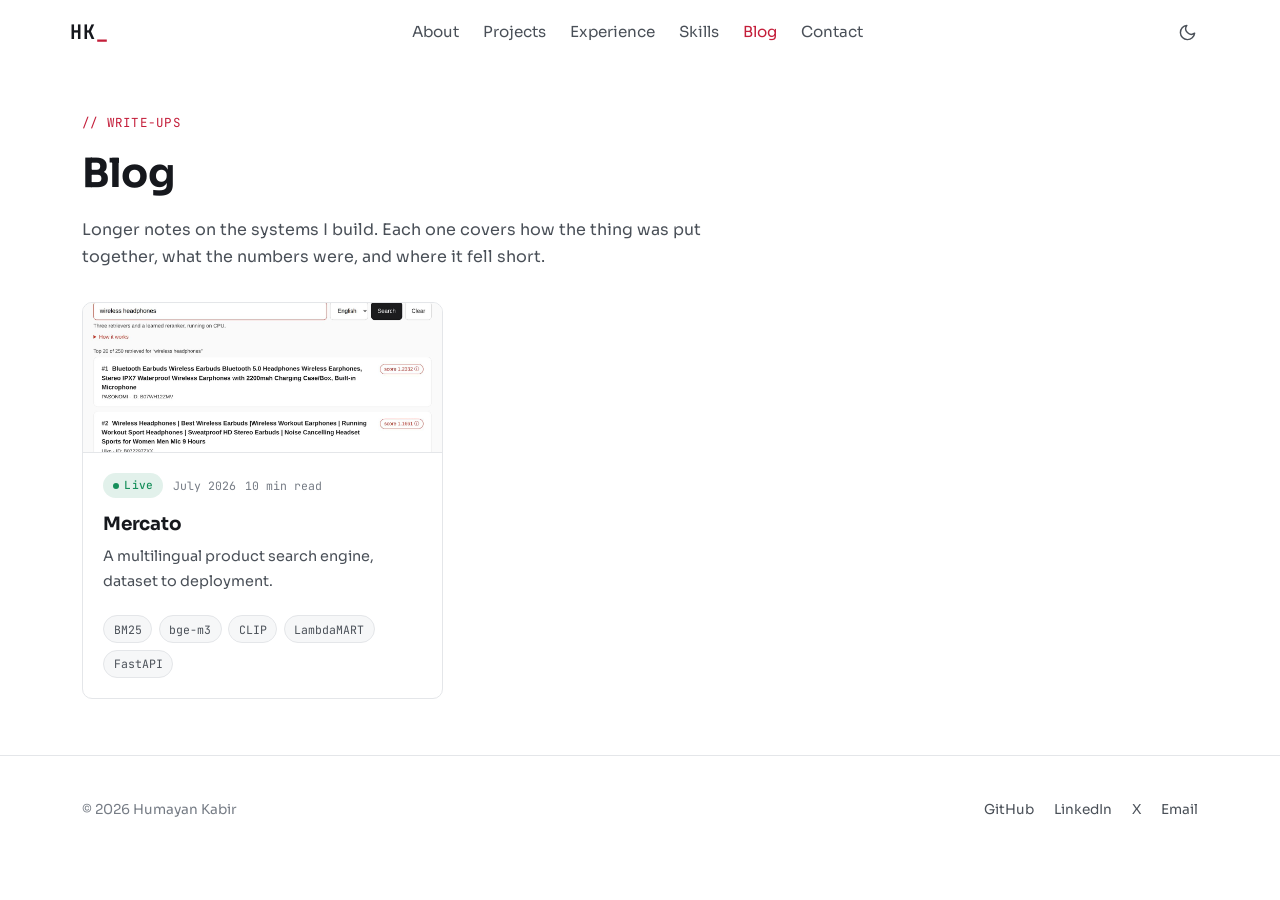
==== blog/index.html @ 21fb749d "Blog Update 1 - Blg Page, Mercato. Bug Fixes." ====
<!DOCTYPE html>
<html lang="en">
<head>
    <script async src="https://www.googletagmanager.com/gtag/js?id=G-NSLRFGYNE6"></script>
    <script>
        window.dataLayer = window.dataLayer || [];
        function gtag(){dataLayer.push(arguments);}
        gtag('js', new Date());
        gtag('config', 'G-NSLRFGYNE6');
    </script>

    <meta charset="UTF-8">
    <meta name="viewport" content="width=device-width, initial-scale=1.0">
    <title>Blog - Humayan Kabir</title>
    <meta name="description" content="Write-ups on the machine learning systems I build: retrieval, ranking, evaluation, and what did not work.">
    <meta name="author" content="Humayan Kabir">

    <meta property="og:type" content="website">
    <meta property="og:url" content="https://humayankabir-re.github.io/blog/index.html">
    <meta property="og:title" content="Blog - Humayan Kabir">
    <meta property="og:description" content="Write-ups on the machine learning systems I build.">
    <meta property="og:image" content="https://humayankabir-re.github.io/assets/img/mercato-us.jpg">

    <meta property="twitter:card" content="summary_large_image">
    <meta property="twitter:url" content="https://humayankabir-re.github.io/blog/index.html">
    <meta property="twitter:title" content="Blog - Humayan Kabir">
    <meta property="twitter:description" content="Write-ups on the machine learning systems I build.">
    <meta property="twitter:image" content="https://humayankabir-re.github.io/assets/img/mercato-us.jpg">

    <link rel="icon" href="data:image/svg+xml,<svg xmlns='http://www.w3.org/2000/svg' viewBox='0 0 64 64'><rect width='64' height='64' rx='12' fill='%23c41e3a'/><text x='32' y='43' font-family='monospace' font-size='30' font-weight='700' fill='%23fff' text-anchor='middle'>HK</text></svg>">

    <link rel="preconnect" href="https://fonts.googleapis.com">
    <link rel="preconnect" href="https://fonts.gstatic.com" crossorigin>
    <link href="https://fonts.googleapis.com/css2?family=JetBrains+Mono:wght@400;500;700&amp;family=Sora:wght@300;400;600;700;800&amp;display=swap" rel="stylesheet">
    <link rel="stylesheet" href="../assets/css/styles.css">

    <script>
        (function () {
            // Light unless the visitor has explicitly chosen dark. Deliberately
            // does not consult prefers-color-scheme: in-app browsers report the
            // phone's system setting, which was flipping the site to dark.
            var stored = null;
            try { stored = localStorage.getItem('theme'); } catch (e) {}
            document.documentElement.dataset.theme = stored === 'dark' ? 'dark' : 'light';
        })();
    </script>
</head>
<body>
    <!-- icon sprite: generated by tools/inline_sprite.py, do not hand-edit -->
    <svg xmlns="http://www.w3.org/2000/svg" style="display:none" aria-hidden="true">
    <!-- Icon sprite. Referenced as <use href="#name"/>.
           Paint uses currentColor so icons follow the theme. -->
      <symbol id="arrow-left" viewBox="0 0 24 24" fill="none" stroke="currentColor" stroke-width="2.5" stroke-linecap="round" stroke-linejoin="round">
        <path d="M19 12H5M11 18l-6-6 6-6"/>
      </symbol>
      <symbol id="arrow-up" viewBox="0 0 24 24" fill="none" stroke="currentColor" stroke-width="2">
        <path d="M12 19V5M5 12l7-7 7 7" stroke-linecap="round" stroke-linejoin="round"/>
      </symbol>
      <symbol id="bars" viewBox="0 0 40 40" fill="none" stroke="currentColor" stroke-width="2" stroke-linecap="round" stroke-linejoin="round">
        <path d="M8 28V12M16 28V18M24 28V22M32 28V26"/>
                                      <path d="M6 32h28"/>
      </symbol>
      <symbol id="chevron-right" viewBox="0 0 20 20" fill="none">
        <path d="M7 3L14 10L7 17" stroke="currentColor" stroke-width="2" stroke-linecap="round" stroke-linejoin="round"/>
      </symbol>
      <symbol id="clock" viewBox="0 0 40 40" fill="none" stroke="currentColor" stroke-width="2" stroke-linecap="round">
        <circle cx="20" cy="20" r="14"/>
                                      <path d="M20 11v9l6 4"/>
      </symbol>
      <symbol id="curve" viewBox="0 0 40 40" fill="none" stroke="currentColor" stroke-width="2" stroke-linecap="round" stroke-linejoin="round">
        <path d="M8 30c6-2 8-18 12-18s6 16 12 14"/>
                                      <circle cx="8" cy="30" r="2"/>
                                      <circle cx="32" cy="26" r="2"/>
      </symbol>
      <symbol id="download" viewBox="0 0 20 20" fill="none" stroke="currentColor" stroke-width="2">
        <path d="M10 3v11m0 0l-4-4m4 4l4-4M3 17h14" stroke-linecap="round" stroke-linejoin="round"/>
      </symbol>
      <symbol id="github" viewBox="0 0 24 24" fill="currentColor">
        <path d="M12 0C5.37 0 0 5.37 0 12c0 5.31 3.435 9.795 8.205 11.385.6.105.825-.255.825-.57 0-.285-.015-1.23-.015-2.235-3.015.555-3.795-.735-4.035-1.41-.135-.345-.72-1.41-1.23-1.695-.42-.225-1.02-.78-.015-.795.945-.015 1.62.87 1.845 1.23 1.08 1.815 2.805 1.305 3.495.99.105-.78.42-1.305.765-1.605-2.67-.3-5.46-1.335-5.46-5.925 0-1.305.465-2.385 1.23-3.225-.12-.3-.54-1.53.12-3.18 0 0 1.005-.315 3.3 1.23.96-.27 1.98-.405 3-.405s2.04.135 3 .405c2.295-1.56 3.3-1.23 3.3-1.23.66 1.65.24 2.88.12 3.18.765.84 1.23 1.905 1.23 3.225 0 4.605-2.805 5.625-5.475 5.925.435.375.81 1.095.81 2.22 0 1.605-.015 2.895-.015 3.3 0 .315.225.69.825.57A12.02 12.02 0 0024 12c0-6.63-5.37-12-12-12z"/>
      </symbol>
      <symbol id="globe" viewBox="0 0 40 40" fill="none" stroke="currentColor" stroke-width="2" stroke-linecap="round" stroke-linejoin="round">
        <path d="M20 6v28M6 20h28"/>
                                      <circle cx="20" cy="20" r="14"/>
                                      <path d="M20 6c4 4 4 24 0 28M20 6c-4 4-4 24 0 28"/>
      </symbol>
      <symbol id="hand" viewBox="0 0 40 40" fill="none" stroke="currentColor" stroke-width="2" stroke-linecap="round" stroke-linejoin="round">
        <path d="M14 30V18a2.5 2.5 0 015 0v-2a2.5 2.5 0 015 0v2a2.5 2.5 0 015 0v8a6 6 0 01-6 6h-4a8 8 0 01-8-8v-6a2.5 2.5 0 015 0"/>
      </symbol>
      <symbol id="image-text" viewBox="0 0 40 40" fill="none" stroke="currentColor" stroke-width="2" stroke-linecap="round" stroke-linejoin="round">
        <rect x="7" y="9" width="18" height="14" rx="2"/>
                                      <path d="M7 19l5-4 5 4 3-2 5 4"/>
                                      <path d="M20 29h13M20 33h9"/>
      </symbol>
      <symbol id="layers" viewBox="0 0 40 40" fill="none" stroke="currentColor" stroke-width="2" stroke-linejoin="round">
        <path d="M10 15 L20 10 L30 15 L20 20 Z"/>
                                      <path d="M10 20 L20 25 L30 20"/>
                                      <path d="M10 25 L20 30 L30 25"/>
      </symbol>
      <symbol id="linkedin" viewBox="0 0 24 24" fill="currentColor">
        <path d="M20.447 20.452h-3.554v-5.569c0-1.328-.027-3.037-1.852-3.037-1.853 0-2.136 1.445-2.136 2.939v5.667H9.351V9h3.414v1.561h.046c.477-.9 1.637-1.85 3.37-1.85 3.601 0 4.267 2.37 4.267 5.455v6.286zM5.337 7.433c-1.144 0-2.063-.926-2.063-2.065 0-1.138.92-2.063 2.063-2.063 1.14 0 2.064.925 2.064 2.063 0 1.139-.925 2.065-2.064 2.065zm1.782 13.019H3.555V9h3.564v11.452zM22.225 0H1.771C.792 0 0 .774 0 1.729v20.542C0 23.227.792 24 1.771 24h20.451C23.2 24 24 23.227 24 22.271V1.729C24 .774 23.2 0 22.222 0h.003z"/>
      </symbol>
      <symbol id="mail" viewBox="0 0 24 24" fill="none" stroke="currentColor" stroke-width="2">
        <path d="M4 4h16c1.1 0 2 .9 2 2v12c0 1.1-.9 2-2 2H4c-1.1 0-2-.9-2-2V6c0-1.1.9-2 2-2z"/>
                                      <polyline points="22,6 12,13 2,6"/>
      </symbol>
      <symbol id="monitor" viewBox="0 0 40 40" fill="none" stroke="currentColor" stroke-width="2" stroke-linecap="round" stroke-linejoin="round">
        <rect x="6" y="8" width="28" height="18" rx="2"/>
                                      <path d="M10 21l5-6 4 4 4-7 5 9M14 32h12"/>
      </symbol>
      <symbol id="moon" viewBox="0 0 24 24" fill="none" stroke="currentColor" stroke-width="1.8" stroke-linecap="round" stroke-linejoin="round">
        <path d="M21 12.8A9 9 0 1 1 11.2 3a7 7 0 0 0 9.8 9.8z"/>
      </symbol>
      <symbol id="phone" viewBox="0 0 24 24" fill="none" stroke="currentColor" stroke-width="2">
        <path d="M22 16.9v3a2 2 0 01-2.2 2 19.8 19.8 0 01-8.6-3.1 19.5 19.5 0 01-6-6A19.8 19.8 0 012.1 4.2 2 2 0 014.1 2h3a2 2 0 012 1.7c.1 1 .4 1.9.7 2.8a2 2 0 01-.5 2.1L8.1 9.9a16 16 0 006 6l1.3-1.2a2 2 0 012.1-.5c.9.3 1.8.6 2.8.7a2 2 0 011.7 2z"/>
      </symbol>
      <symbol id="search" viewBox="0 0 40 40" fill="none" stroke="currentColor" stroke-width="2" stroke-linecap="round">
        <circle cx="17" cy="17" r="10"/>
                                      <path d="M25 25l8 8"/>
                                      <path d="M12 17h10M17 12v10" stroke-width="1.5"/>
      </symbol>
      <symbol id="sun" viewBox="0 0 24 24" fill="none" stroke="currentColor" stroke-width="1.8" stroke-linecap="round" stroke-linejoin="round">
        <circle cx="12" cy="12" r="4.2"/>
                              <path d="M12 2v2.4M12 19.6V22M4.2 4.2l1.7 1.7M18.1 18.1l1.7 1.7M2 12h2.4M19.6 12H22M4.2 19.8l1.7-1.7M18.1 5.9l1.7-1.7"/>
      </symbol>
      <symbol id="x" viewBox="0 0 24 24" fill="currentColor">
        <path d="M18.9 2H22l-6.8 7.8L23.2 22h-6.3l-4.9-6.5L6.3 22H3.2l7.3-8.3L2.8 2h6.4l4.5 5.9L18.9 2Zm-1.1 18.1h1.7L8.3 3.8H6.4l11.4 16.3Z"/>
      </symbol>
    </svg>
    <!-- end icon sprite -->

    <a href="#main-content" class="skip-to-content">Skip to main content</a>

    <nav class="nav" id="navbar">
        <div class="nav-container">
            <a href="../index.html#hero" class="nav-logo">HK<span class="cursor-blink">_</span></a>
            <div class="nav-menu" id="navMenu">
                <a href="../index.html#about" class="nav-link">About</a>
                <a href="../index.html#projects" class="nav-link">Projects</a>
                <a href="../index.html#experience" class="nav-link">Experience</a>
                <a href="../index.html#skills" class="nav-link">Skills</a>
                <a href="index.html" class="nav-link active">Blog</a>
                <a href="../index.html#contact" class="nav-link">Contact</a>
            </div>
            <div class="nav-actions">
                <button class="theme-toggle" type="button" aria-label="Switch to dark theme">
                    <svg class="icon-moon" width="19" height="19" aria-hidden="true"><use href="#moon"/></svg>
                    <svg class="icon-sun" width="19" height="19" aria-hidden="true"><use href="#sun"/></svg>
                </button>
                <button class="nav-toggle" id="navToggle" type="button" aria-label="Toggle navigation" aria-expanded="false" aria-controls="navMenu">
                    <span></span><span></span><span></span>
                </button>
            </div>
        </div>
    </nav>

    <main id="main-content">
        <header class="page-header">
            <div class="container">
                <span class="section-tag">// WRITE-UPS</span>
                <h1 class="section-title">Blog</h1>
                <p>
                    Longer notes on the systems I build. 
                    Each one covers how the thing was put together, what the numbers were, and where it fell short.
                </p>
            </div>
        </header>

        <div class="container">
            <div class="post-grid">
                <article class="post-card">
                    <a href="mercato.html">
                        <img class="post-card-art" src="../assets/img/mercato-us.jpg"
                            alt="The Mercato search interface returning ranked results"
                            width="1400" height="993" loading="lazy">
                        <div class="post-card-body">
                            <div class="post-card-meta">
                                <span class="status status-live">Live</span>
                                <span>July 2026</span>
                                <span>10 min read</span>
                            </div>
                            <h2 class="post-card-title"><a href="mercato.html">Mercato</a></h2>
                            <p class="post-card-subtitle">
                                A multilingual product search engine, dataset to deployment.
                            </p>
                            <div class="tag-row">
                                <span class="tag">BM25</span>
                                <span class="tag">bge-m3</span>
                                <span class="tag">CLIP</span>
                                <span class="tag">LambdaMART</span>
                                <span class="tag">FastAPI</span>
                            </div>
                        </div>
                    </a>
                </article>
            </div>
        </div>
    </main>

    <footer class="footer">
        <div class="container">
            <div class="footer-content">
                <p class="footer-text">&copy; <span data-year>2026</span> Humayan Kabir</p>
                <div class="footer-links">
                    <a href="https://github.com/HumayanKabir-re" target="_blank" rel="noopener">GitHub</a>
                    <a href="https://linkedin.com/in/humayan-kabir-linked" target="_blank" rel="noopener">LinkedIn</a>
                    <a href="https://x.com/hk_on_x" target="_blank" rel="noopener">X</a>
                    <a href="mailto:humayan.kabir.official@gmail.com">Email</a>
                </div>
            </div>
        </div>
    </footer>

    <button id="backToTop" class="back-to-top" type="button" aria-label="Back to top">
        <svg width="20" height="20" aria-hidden="true"><use href="#arrow-up"/></svg>
    </button>

    <script src="../assets/js/main.js"></script>
</body>
</html>
---- assets/css/styles.css ----
/* Mercato portfolio styles
 *
 *   Theme tokens
 *   Loading screen
 *   Navigation
 *   Hero
 *   Section scaffolding
 *   About
 *   Experience timeline
 *   Tags
 *   Status chips
 *   Projects
 *   Skills
 *   Contact
 *   Footer
 *   Back to top
 *   Blog index
 *   Blog post
 *
 * Responsive rules sit with the component they modify rather than in one
 * block at the end. Breakpoints: 640, 900, 1200.
 */

/* --- Theme tokens ----------------------------------------------- */
/* Light is the default. Dark is the original site palette, kept intact. */

:root {
    --surface-page: #ffffff;
    --surface-card: #ffffff;
    --surface-raised: #f6f7f8;
    --surface-sunken: #fafafa;

    --text-primary: #16181d;
    --text-secondary: #4a5058;
    --text-muted: #767c85;

    --accent: #c41e3a;
    --accent-hover: #a3182f;
    --accent-wash: rgba(196, 30, 58, 0.07);

    --border: #e4e6e9;
    --border-strong: #cfd3d8;

    /* Canvas reads these so it recolours with the theme instead of forking. */
    --canvas-node: 196, 30, 58;
    --canvas-edge: 196, 30, 58;
    --canvas-node-opacity: 0.55;
    --canvas-edge-opacity: 0.28;

    --font-display: 'Sora', system-ui, sans-serif;
    --font-body: 'Sora', system-ui, sans-serif;
    --font-mono: 'JetBrains Mono', ui-monospace, monospace;

    --space-xs: 0.5rem;
    --space-sm: 1rem;
    --space-md: 2rem;
    --space-lg: 3.5rem;
    --space-xl: 5rem;

    --radius: 10px;
    --radius-sm: 6px;
    --radius-pill: 999px;

    --shadow-sm: 0 1px 2px rgba(16, 18, 22, 0.06);
    --shadow-md: 0 4px 16px rgba(16, 18, 22, 0.08);
    --shadow-lg: 0 12px 32px rgba(16, 18, 22, 0.1);

    --ease: 0.2s ease;
    --ease-slow: 0.4s ease;
}

[data-theme="dark"] {
    --surface-page: #0a0e17;
    --surface-card: #111827;
    --surface-raised: #1a2332;
    --surface-sunken: #0d1220;

    --text-primary: #e8eaed;
    --text-secondary: #9ca3af;
    --text-muted: #6b7280;

    --accent: #00d9ff;
    --accent-hover: #5ce6ff;
    --accent-wash: rgba(0, 217, 255, 0.1);

    --border: #22304a;
    --border-strong: #33456a;

    --canvas-node: 0, 217, 255;
    --canvas-edge: 0, 217, 255;
    --canvas-node-opacity: 0.95;
    --canvas-edge-opacity: 0.8;

    --shadow-sm: 0 2px 8px rgba(0, 0, 0, 0.3);
    --shadow-md: 0 4px 16px rgba(0, 0, 0, 0.4);
    --shadow-lg: 0 8px 32px rgba(0, 0, 0, 0.5);
}

*,
*::before,
*::after {
    margin: 0;
    padding: 0;
    box-sizing: border-box;
}

html {
    scroll-behavior: smooth;
    /* Fixed nav would otherwise cover anchored headings. */
    scroll-padding-top: 5rem;
}

body {
    background: var(--surface-page);
    color: var(--text-primary);
    font-family: var(--font-body);
    font-size: 1rem;
    line-height: 1.7;
    overflow-x: hidden;
    -webkit-font-smoothing: antialiased;
    transition: background-color var(--ease-slow), color var(--ease-slow);
}

img {
    display: block;
    max-width: 100%;
}

a {
    color: var(--accent);
    text-decoration: none;
}

:focus-visible {
    outline: 2px solid var(--accent);
    outline-offset: 3px;
    border-radius: 2px;
}

.container {
    width: 100%;
    max-width: 1180px;
    margin: 0 auto;
    padding: 0 1.25rem;
}

@media (min-width: 640px) {
    .container,
    .nav-container {
        padding: 0 2rem;
    }
}

.skip-to-content {
    position: absolute;
    top: -100%;
    left: 1rem;
    z-index: 10001;
    padding: 0.75rem 1.25rem;
    background: var(--accent);
    border-radius: 0 0 var(--radius-sm) var(--radius-sm);
    color: #fff;
    font-size: 0.9rem;
}

.skip-to-content:focus {
    top: 0;
}

/* --- Loading screen ---------------------------------------------------- */

.loading-screen {
    position: fixed;
    inset: 0;
    z-index: 10000;
    display: flex;
    align-items: center;
    justify-content: center;
    background: var(--surface-page);
    transition: opacity 0.5s ease, visibility 0.5s ease;
}

.loading-screen.hidden {
    opacity: 0;
    visibility: hidden;
}

.loading-content {
    width: 100%;
    max-width: 320px;
    padding: 0 1.5rem;
    text-align: center;
}

.loading-logo {
    margin-bottom: 1.75rem;
}

.loading-text {
    color: var(--accent);
    font-family: var(--font-mono);
    font-size: 2.5rem;
    font-weight: 700;
    letter-spacing: 0.06em;
}

.loading-bar {
    height: 3px;
    margin-bottom: 1rem;
    border-radius: var(--radius-pill);
    background: var(--border);
    overflow: hidden;
}

.loading-progress {
    width: 0;
    height: 100%;
    background: var(--accent);
    transition: width 0.3s ease;
}

.loading-status {
    color: var(--text-muted);
    font-family: var(--font-mono);
    font-size: 0.8rem;
}

/* --- Navigation -------------------------------------------------------- */

.nav {
    position: fixed;
    top: 0;
    left: 0;
    right: 0;
    z-index: 1000;
    border-bottom: 1px solid transparent;
    background: color-mix(in srgb, var(--surface-page) 96%, transparent);
    backdrop-filter: blur(12px);
    transition: border-color var(--ease), box-shadow var(--ease);
}

.nav.scrolled {
    border-bottom-color: var(--border);
    box-shadow: var(--shadow-sm);
}

.nav-container {
    display: flex;
    align-items: center;
    justify-content: space-between;
    gap: 1rem;
    min-height: 4rem;
    max-width: 1180px;
    margin: 0 auto;
    padding: 0 1.25rem;
}

.nav-logo {
    color: var(--text-primary);
    font-family: var(--font-mono);
    font-size: 1.25rem;
    font-weight: 700;
    letter-spacing: 0.04em;
}

.nav-logo .cursor-blink {
    color: var(--accent);
    animation: blink 1.1s step-end infinite;
}

@keyframes blink {
    50% { opacity: 0; }
}

.nav-menu {
    position: fixed;
    top: 4rem;
    left: 0;
    right: 0;
    display: flex;
    flex-direction: column;
    padding: 0 1.25rem;
    max-height: 0;
    border-bottom: 1px solid transparent;
    background: var(--surface-page);
    overflow: hidden;
    transition: max-height 0.3s ease, padding 0.3s ease;
}

.nav-menu.open {
    max-height: 26rem;
    padding: 0.5rem 1.25rem 1.25rem;
    border-bottom-color: var(--border);
    box-shadow: var(--shadow-md);
}

.nav-link {
    display: flex;
    align-items: center;
    min-height: 44px;
    color: var(--text-secondary);
    font-size: 0.95rem;
    transition: color var(--ease);
}

.nav-link:hover,
.nav-link.active {
    color: var(--accent);
}

.nav-actions {
    display: flex;
    align-items: center;
    gap: 0.25rem;
}

.theme-toggle,
.nav-toggle {
    display: flex;
    align-items: center;
    justify-content: center;
    width: 44px;
    height: 44px;
    padding: 0;
    border: 0;
    border-radius: var(--radius-sm);
    background: none;
    color: var(--text-secondary);
    cursor: pointer;
    transition: color var(--ease), background-color var(--ease);
}

.theme-toggle:hover,
.nav-toggle:hover {
    background: var(--surface-raised);
    color: var(--accent);
}


@media (min-width: 900px) {
    .nav-menu {
        position: static;
        flex-direction: row;
        align-items: center;
        gap: 1.5rem;
        max-height: none;
        padding: 0;
        border: 0;
        background: none;
        overflow: visible;
        box-shadow: none;
    }

    .nav-toggle {
        display: none;
    }
}

/* Only one icon is ever shown; the other is swapped out by theme. */
.theme-toggle .icon-sun { display: none; }
[data-theme="dark"] .theme-toggle .icon-sun { display: block; }
[data-theme="dark"] .theme-toggle .icon-moon { display: none; }

.nav-toggle span {
    display: block;
    width: 20px;
    height: 2px;
    border-radius: 2px;
    background: currentColor;
    transition: transform var(--ease), opacity var(--ease);
}

.nav-toggle span + span {
    margin-top: 5px;
}

.nav-toggle.open span:nth-child(1) {
    transform: translateY(7px) rotate(45deg);
}

.nav-toggle.open span:nth-child(2) {
    opacity: 0;
}

.nav-toggle.open span:nth-child(3) {
    transform: translateY(-7px) rotate(-45deg);
}

/* --- Hero -------------------------------------------------------------- */

.hero {
    position: relative;
    display: flex;
    align-items: center;
    min-height: 100svh;
    padding: 6rem 0 4rem;
    overflow: hidden;
}

.hero-background {
    position: absolute;
    inset: 0;
    z-index: 0;
}

#neural-network {
    display: block;
    width: 100%;
    height: 100%;
}

/* <main> is a flex item here, so without this it shrinks to its content and
   the hero sits left of every section below it. */
.hero > main {
    width: 100%;
}

.hero .container,
.hero main {
    position: relative;
    z-index: 1;
}

.hero-greeting {
    margin-bottom: 0.5rem;
    color: var(--accent);
    font-family: var(--font-mono);
    font-size: 0.85rem;
    letter-spacing: 0.08em;
}

.hero-name {
    margin-bottom: 0.35rem;
    font-family: var(--font-display);
    font-size: clamp(2.4rem, 10vw, 4.5rem);
    font-weight: 800;
    line-height: 1.05;
    letter-spacing: -0.03em;
}

.hero-title-wrapper {
    min-height: 2.6rem;
    margin-bottom: 1.25rem;
}

.hero-title {
    color: var(--text-secondary);
    font-family: var(--font-mono);
    font-size: clamp(1rem, 4.5vw, 1.5rem);
    font-weight: 500;
}

.hero-title .cursor {
    color: var(--accent);
    animation: blink 1.1s step-end infinite;
}

.hero-description {
    max-width: 34rem;
    margin-bottom: 2rem;
    color: var(--text-secondary);
    font-size: 1.02rem;
}

.hero-cta {
    display: flex;
    flex-wrap: wrap;
    gap: 0.75rem;
    margin-bottom: 2rem;
}

.btn {
    display: inline-flex;
    align-items: center;
    justify-content: center;
    gap: 0.5rem;
    min-height: 44px;
    padding: 0 1.4rem;
    border: 1px solid transparent;
    border-radius: var(--radius-sm);
    font-family: var(--font-body);
    font-size: 0.92rem;
    font-weight: 600;
    cursor: pointer;
    transition: background-color var(--ease), border-color var(--ease), color var(--ease), transform var(--ease);
}

.btn:hover {
    transform: translateY(-1px);
}

.btn-primary {
    background: var(--accent);
    color: #fff;
}

.btn-primary:hover {
    background: var(--accent-hover);
}

.btn-secondary {
    border-color: var(--border-strong);
    background: var(--surface-card);
    color: var(--text-primary);
}

.btn-secondary:hover {
    border-color: var(--accent);
    color: var(--accent);
}

.hero-social {
    display: flex;
    gap: 0.25rem;
}

.social-link {
    display: flex;
    align-items: center;
    justify-content: center;
    width: 44px;
    height: 44px;
    border-radius: var(--radius-sm);
    color: var(--text-secondary);
    transition: color var(--ease), background-color var(--ease);
}

.social-link:hover {
    background: var(--surface-raised);
    color: var(--accent);
}

.scroll-indicator {
    position: absolute;
    bottom: 1.5rem;
    left: 50%;
    z-index: 1;
    transform: translateX(-50%);
}

.mouse {
    width: 22px;
    height: 34px;
    padding-top: 6px;
    border: 2px solid var(--border-strong);
    border-radius: var(--radius-pill);
}

.wheel {
    width: 3px;
    height: 6px;
    margin: 0 auto;
    border-radius: var(--radius-pill);
    background: var(--accent);
    animation: wheel 1.6s ease-in-out infinite;
}

@keyframes wheel {
    0%   { opacity: 0; transform: translateY(0); }
    35%  { opacity: 1; }
    100% { opacity: 0; transform: translateY(10px); }
}


@media (min-width: 1200px) {
    .hero-description {
        font-size: 1.1rem;
    }
}

/* --- Section scaffolding ----------------------------------------------- */

section {
    padding: var(--space-lg) 0;
}

.section-header {
    margin-bottom: var(--space-md);
}

.section-tag {
    display: block;
    margin-bottom: 0.4rem;
    color: var(--accent);
    font-family: var(--font-mono);
    font-size: 0.78rem;
    letter-spacing: 0.1em;
}

.section-title {
    font-family: var(--font-display);
    font-size: clamp(1.75rem, 6vw, 2.5rem);
    font-weight: 700;
    letter-spacing: -0.02em;
}


@media (min-width: 900px) {
    section {
        padding: var(--space-xl) 0;
    }
}

/* --- About ------------------------------------------------------------- */

.about-grid {
    display: grid;
    gap: var(--space-md);
}

.about-text p + p {
    margin-top: 1rem;
}

.about-text p {
    color: var(--text-secondary);
}

.about-text strong {
    color: var(--text-primary);
    font-weight: 600;
}

.about-highlights {
    display: grid;
    grid-template-columns: repeat(3, 1fr);
    gap: 0.75rem;
    margin-top: var(--space-md);
}

.highlight-item {
    padding: 1rem 0.5rem;
    border: 1px solid var(--border);
    border-radius: var(--radius);
    background: var(--surface-raised);
    text-align: center;
}

.highlight-number {
    color: var(--accent);
    font-family: var(--font-display);
    font-size: 1.6rem;
    font-weight: 700;
    line-height: 1.2;
}

.highlight-label {
    color: var(--text-muted);
    font-size: 0.75rem;
    line-height: 1.35;
}

.image-frame {
    position: relative;
    max-width: 340px;
    margin: 0 auto;
    border: 1px solid var(--border);
    border-radius: var(--radius);
    overflow: hidden;
}

.profile-photo {
    width: 100%;
    height: auto;
}


@media (min-width: 640px) {
    .highlight-number {
        font-size: 1.9rem;
    }

    .highlight-label {
        font-size: 0.8rem;
    }
}

@media (min-width: 900px) {
    .about-grid {
        grid-template-columns: 1.5fr 1fr;
        align-items: start;
        gap: var(--space-lg);
    }
}

/* --- Experience timeline ----------------------------------------------- */

.timeline {
    position: relative;
    padding-left: 1.5rem;
}

.timeline::before {
    content: '';
    position: absolute;
    top: 0.4rem;
    bottom: 0.4rem;
    left: 0;
    width: 2px;
    background: var(--border);
}

.timeline-item + .timeline-item {
    margin-top: var(--space-md);
}

.timeline-item::before {
    content: '';
    position: absolute;
    left: -1.5rem;
    width: 9px;
    height: 9px;
    margin-top: 0.55rem;
    border-radius: 50%;
    background: var(--accent);
    box-shadow: 0 0 0 4px var(--surface-page);
}

.timeline-item {
    position: relative;
}

.timeline-date {
    color: var(--accent);
    font-family: var(--font-mono);
    font-size: 0.78rem;
}

.timeline-role {
    margin-top: 0.15rem;
    font-family: var(--font-display);
    font-size: 1.2rem;
    font-weight: 700;
}

.timeline-company {
    color: var(--text-primary);
    font-size: 0.95rem;
    font-weight: 600;
}

.timeline-location {
    color: var(--text-muted);
    font-size: 0.85rem;
}

.timeline-list {
    margin: 0.75rem 0 0.9rem;
    padding-left: 1.1rem;
    color: var(--text-secondary);
    font-size: 0.95rem;
}

.timeline-list li + li {
    margin-top: 0.4rem;
}


@media (min-width: 900px) {
    .timeline {
        padding-left: 2rem;
    }

    .timeline-item::before {
        left: -2rem;
    }
}

/* --- Tags -------------------------------------------------------------- */

.tag-row {
    display: flex;
    flex-wrap: wrap;
    gap: 0.4rem;
}

.tag {
    padding: 0.2rem 0.6rem;
    border: 1px solid var(--border);
    border-radius: var(--radius-pill);
    background: var(--surface-raised);
    color: var(--text-secondary);
    font-family: var(--font-mono);
    font-size: 0.72rem;
    white-space: nowrap;
}

/* --- Status chips ------------------------------------------------------ */

.status {
    display: inline-flex;
    align-items: center;
    gap: 0.35rem;
    padding: 0.2rem 0.6rem;
    border-radius: var(--radius-pill);
    font-family: var(--font-mono);
    font-size: 0.7rem;
    font-weight: 500;
    letter-spacing: 0.03em;
    white-space: nowrap;
}

.status::before {
    content: '';
    width: 6px;
    height: 6px;
    border-radius: 50%;
    background: currentColor;
}

.status-live       { background: rgba(22, 143, 91, 0.12); color: #168f5b; }
.status-complete   { background: rgba(58, 106, 191, 0.12); color: #3a6abf; }
.status-progress   { background: rgba(191, 124, 30, 0.14); color: #a9691a; }
.status-prototype  { background: rgba(120, 110, 190, 0.14); color: #6c62b8; }

[data-theme="dark"] .status-live      { background: rgba(52, 211, 153, 0.14); color: #34d399; }
[data-theme="dark"] .status-complete  { background: rgba(96, 165, 250, 0.14); color: #60a5fa; }
[data-theme="dark"] .status-progress  { background: rgba(251, 191, 36, 0.14); color: #fbbf24; }
[data-theme="dark"] .status-prototype { background: rgba(167, 139, 250, 0.16); color: #a78bfa; }

/* --- Projects ---------------------------------------------------------- */

.projects-grid {
    display: grid;
    gap: 1rem;
}

.project-card {
    display: flex;
    flex-direction: column;
    padding: 1.5rem;
    border: 1px solid var(--border);
    border-radius: var(--radius);
    background: var(--surface-card);
    transition: border-color var(--ease), box-shadow var(--ease), transform var(--ease);
}

.project-card:hover {
    border-color: var(--border-strong);
    box-shadow: var(--shadow-md);
    transform: translateY(-2px);
}

.project-card.featured {
    border-color: var(--accent);
    box-shadow: 0 0 0 1px var(--accent);
}

.project-header {
    display: flex;
    align-items: flex-start;
    justify-content: space-between;
    gap: 1rem;
    margin-bottom: 0.9rem;
}

.project-icon {
    color: var(--accent);
}

.project-title {
    margin-bottom: 0.5rem;
    font-family: var(--font-display);
    font-size: 1.25rem;
    font-weight: 700;
    letter-spacing: -0.01em;
}

.project-description {
    margin-bottom: 1rem;
    color: var(--text-secondary);
    font-size: 0.93rem;
}

.project-tags {
    display: flex;
    flex-wrap: wrap;
    gap: 0.4rem;
    margin-bottom: 1rem;
}


@media (min-width: 640px) {
    .projects-grid, .skills-grid, .post-grid {
        grid-template-columns: repeat(2, 1fr);
    }
}

@media (min-width: 1200px) {
    .projects-grid, .skills-grid, .post-grid {
        grid-template-columns: repeat(3, 1fr);
    }
}

/* Pushes the link row to the card floor so cards in a row line up. */
.project-links {
    display: flex;
    flex-wrap: wrap;
    gap: 0.4rem;
    margin-top: auto;
    padding-top: 0.25rem;
}

.project-link {
    display: inline-flex;
    align-items: center;
    gap: 0.35rem;
    min-height: 44px;
    padding: 0 0.85rem;
    border: 1px solid var(--border);
    border-radius: var(--radius-sm);
    color: var(--text-secondary);
    font-family: var(--font-mono);
    font-size: 0.74rem;
    transition: border-color var(--ease), color var(--ease), background-color var(--ease);
}

.project-link:hover {
    border-color: var(--accent);
    background: var(--accent-wash);
    color: var(--accent);
}

.project-link.primary {
    border-color: var(--accent);
    color: var(--accent);
}

/* --- Skills ------------------------------------------------------------ */

.skills-grid {
    display: grid;
    gap: 1rem;
}

.skill-group {
    padding: 1.25rem;
    border: 1px solid var(--border);
    border-radius: var(--radius);
    background: var(--surface-card);
}

.skill-group h3 {
    margin-bottom: 0.85rem;
    font-family: var(--font-display);
    font-size: 1.02rem;
    font-weight: 600;
}

/* --- Contact ----------------------------------------------------------- */

.contact-grid {
    display: grid;
    gap: var(--space-md);
}

.contact-intro {
    margin-bottom: 1.25rem;
    color: var(--text-secondary);
}

.contact-list {
    display: grid;
    gap: 0.4rem;
}

.contact-item {
    display: flex;
    align-items: center;
    gap: 0.7rem;
    min-height: 44px;
    padding: 0 0.75rem;
    border: 1px solid var(--border);
    border-radius: var(--radius-sm);
    background: var(--surface-card);
    color: var(--text-secondary);
    font-size: 0.9rem;
    word-break: break-word;
    transition: border-color var(--ease), color var(--ease);
}

.contact-item:hover {
    border-color: var(--accent);
    color: var(--accent);
}

.contact-item svg {
    flex-shrink: 0;
    color: var(--accent);
}

.contact-card {
    padding: 1.5rem;
    border: 1px solid var(--border);
    border-radius: var(--radius);
    background: var(--surface-raised);
}

.contact-card h3 {
    margin-bottom: 0.5rem;
    font-family: var(--font-display);
    font-size: 1.1rem;
    font-weight: 700;
}

.contact-card p {
    margin-bottom: 1.25rem;
    color: var(--text-secondary);
    font-size: 0.92rem;
}


@media (min-width: 900px) {
    .contact-grid {
        grid-template-columns: 1.4fr 1fr;
        gap: var(--space-lg);
    }
}

/* --- Footer ------------------------------------------------------------ */

.footer {
    padding: var(--space-md) 0;
    border-top: 1px solid var(--border);
}

.footer-content {
    display: flex;
    flex-direction: column;
    gap: 0.75rem;
    align-items: center;
    text-align: center;
}

.footer-text {
    color: var(--text-muted);
    font-size: 0.85rem;
}

.footer-links {
    display: flex;
    gap: 1.25rem;
}

.footer-links a {
    display: inline-flex;
    align-items: center;
    min-height: 44px;
    color: var(--text-secondary);
    font-size: 0.85rem;
    transition: color var(--ease);
}

.footer-links a:hover {
    color: var(--accent);
}


@media (min-width: 640px) {
    .footer-content {
        flex-direction: row;
        justify-content: space-between;
        text-align: left;
    }
}

/* --- Back to top ------------------------------------------------------- */

.back-to-top {
    position: fixed;
    right: 1rem;
    bottom: 1rem;
    z-index: 900;
    display: flex;
    align-items: center;
    justify-content: center;
    width: 44px;
    height: 44px;
    border: 1px solid var(--border);
    border-radius: var(--radius-sm);
    background: var(--surface-card);
    color: var(--text-secondary);
    opacity: 0;
    visibility: hidden;
    cursor: pointer;
    box-shadow: var(--shadow-md);
    transition: opacity var(--ease), visibility var(--ease), color var(--ease);
}

.back-to-top.visible {
    opacity: 1;
    visibility: visible;
}

.back-to-top:hover {
    color: var(--accent);
}


@media (min-width: 900px) {
    .back-to-top {
        right: 2rem;
        bottom: 2rem;
    }
}

/* --- Blog index -------------------------------------------------------- */

.page-header {
    padding: 7rem 0 var(--space-md);
}

.page-header .section-title {
    margin-bottom: 0.5rem;
}

.page-header p {
    max-width: 42rem;
    color: var(--text-secondary);
}

.post-grid {
    display: grid;
    gap: 1rem;
    padding-bottom: var(--space-lg);
}

.post-card {
    display: flex;
    flex-direction: column;
    border: 1px solid var(--border);
    border-radius: var(--radius);
    background: var(--surface-card);
    overflow: hidden;
    transition: border-color var(--ease), box-shadow var(--ease), transform var(--ease);
}

.post-card:hover {
    border-color: var(--accent-wash);
    box-shadow: var(--shadow-md);
    transform: translateY(-2px);
    /* background: var(--accent-wash); */
    color: var(--accent);
}

.post-card-art {
    display: block;
    width: 100%;
    height: 150px;
    /* Without this the card crops by stretching, not by cropping. */
    object-fit: cover;
    border-bottom: 1px solid var(--border);
    background: var(--surface-sunken);
}

.post-card-body {
    display: flex;
    flex: 1;
    flex-direction: column;
    padding: 1.25rem;
}

.post-card-meta {
    display: flex;
    align-items: center;
    gap: 0.6rem;
    margin-bottom: 0.6rem;
    color: var(--text-muted);
    font-family: var(--font-mono);
    font-size: 0.72rem;
}

.post-card-title {
    margin-bottom: 0.3rem;
    font-family: var(--font-display);
    font-size: 1.15rem;
    font-weight: 700;
    letter-spacing: -0.01em;
}

.post-card-title a {
    color: var(--text-primary);
}

.post-card-title a:hover {
    color: var(--accent);
}

.post-card-subtitle {
    margin-bottom: 0.9rem;
    color: var(--text-secondary);
    font-size: 0.9rem;
}

.post-card .tag-row {
    margin-top: auto;
    padding-top: 0.5rem;
}

/* --- Blog post --------------------------------------------------------- */

.post {
    padding: 6.5rem 0 var(--space-lg);
}


@media (min-width: 640px) {
    .post-wrap {
        padding: 0 2rem;
    }

    .post-nav {
        grid-template-columns: 1fr 1fr;
    }
}

/* Same container as the homepage, so the blog reads as the same site. */
.post-wrap {
    width: 100%;
    max-width: 1180px;
    margin: 0 auto;
    padding: 0 1.25rem;
}

.back-link {
    display: inline-flex;
    align-items: center;
    gap: 0.4rem;
    margin-bottom: 1.5rem;
    color: var(--text-secondary);
    font-family: var(--font-mono);
    font-size: 0.8rem;
}

.back-link:hover {
    color: var(--accent);
}

.post-title {
    margin-bottom: 0.5rem;
    font-family: var(--font-display);
    font-size: clamp(1.9rem, 6.5vw, 2.7rem);
    font-weight: 800;
    line-height: 1.1;
    letter-spacing: -0.025em;
}

.post-subtitle {
    margin-bottom: 1rem;
    color: var(--text-secondary);
    font-size: 1.08rem;
}

.post-meta {
    display: flex;
    flex-wrap: wrap;
    align-items: center;
    gap: 0.75rem;
    padding-bottom: 1.25rem;
    border-bottom: 1px solid var(--border);
    color: var(--text-muted);
    font-family: var(--font-mono);
    font-size: 0.76rem;
}

.post-toc {
    margin: 1.75rem 0;
    padding: 1.15rem 1.35rem;
    border: 1px solid var(--border);
    border-radius: var(--radius);
    background: var(--surface-raised);
}

.post-toc h2 {
    margin-bottom: 0.6rem;
    font-family: var(--font-mono);
    font-size: 0.76rem;
    font-weight: 500;
    letter-spacing: 0.08em;
    text-transform: uppercase;
    color: var(--text-muted);
}

.post-toc ol {
    padding-left: 1.15rem;
    color: var(--text-secondary);
    font-size: 0.9rem;
}

.post-toc li + li {
    margin-top: 0.25rem;
}

.post-toc a {
    color: var(--text-secondary);
}

.post-toc a:hover {
    color: var(--accent);
}

.post-body > * + * {
    margin-top: 1.1rem;
}

.post-body h2 {
    margin-top: 2.5rem;
    font-family: var(--font-display);
    font-size: 1.5rem;
    font-weight: 700;
    letter-spacing: -0.015em;
}

.post-body h3 {
    margin-top: 1.75rem;
    font-family: var(--font-display);
    font-size: 1.13rem;
    font-weight: 600;
}

.post-body p,
.post-body li {
    color: var(--text-secondary);
    font-size: 1.075rem;
    line-height: 1.75;
}

.post-body ul,
.post-body ol {
    padding-left: 1.3rem;
}

.post-body li + li {
    margin-top: 0.35rem;
}

.post-body strong {
    color: var(--text-primary);
    font-weight: 600;
}

.post-body code {
    padding: 0.1rem 0.35rem;
    border-radius: 4px;
    background: var(--surface-raised);
    color: var(--text-primary);
    font-family: var(--font-mono);
    font-size: 0.86em;
}

.post-body pre {
    padding: 1rem 1.15rem;
    border: 1px solid var(--border);
    border-radius: var(--radius-sm);
    background: var(--surface-sunken);
    overflow-x: auto;
}

.post-body pre code {
    padding: 0;
    background: none;
    font-size: 0.82rem;
    line-height: 1.65;
}

.post-body blockquote {
    padding-left: 1rem;
    border-left: 3px solid var(--accent);
    color: var(--text-secondary);
    font-style: italic;
}

figure {
    margin: 2rem 0;
}

/* The generic sibling rule above would otherwise collapse the space around
   figures inside the body to the paragraph gap. */
.post-body > figure {
    margin-top: 2.25rem;
    margin-bottom: 2.25rem;
}

.post-note {
    margin-bottom: 0.75rem;
    padding-bottom: 1.5rem;
    color: var(--text-muted);
    font-size: 0.85rem;
    border-bottom: 1px solid var(--border);
}

.post-links {
    display: flex;
    flex-wrap: wrap;
    gap: 0.5rem;
    padding-top: 1.5rem;
    padding-bottom: 1.5rem;
}

.post-nav {
    display: grid;
    gap: 0.75rem;
    margin-top: 2rem;
    padding-top: 1.5rem;
    border-top: 1px solid var(--border);
}

.post-nav a {
    padding: 0.9rem 1.1rem;
    border: 1px solid var(--border);
    border-radius: var(--radius-sm);
    color: var(--text-primary);
    transition: border-color var(--ease);
}

.post-nav a:hover {
    border-color: var(--accent);
}

.post-nav span {
    display: block;
    color: var(--text-muted);
    font-family: var(--font-mono);
    font-size: 0.72rem;
}

.post-nav .next {
    text-align: right;
}


figure svg {
    display: block;
    width: 100%;
    height: auto;
    border: 1px solid var(--border);
    border-radius: var(--radius-sm);
    background: var(--surface-sunken);
}

figure img {
    width: 100%;
    height: auto;
    border: 1px solid var(--border);
    border-radius: var(--radius-sm);
}

figcaption {
    margin-top: 0.6rem;
    color: var(--text-muted);
    font-size: 0.88rem;
    line-height: 1.55;
    text-align: center;
}

.data-table {
    width: 100%;
    border-collapse: collapse;
    font-size: 0.88rem;
}

.data-table th,
.data-table td {
    padding: 0.5rem 0.7rem;
    border-bottom: 1px solid var(--border);
    text-align: left;
}

.data-table th {
    color: var(--text-primary);
    font-family: var(--font-mono);
    font-size: 0.76rem;
    font-weight: 500;
}

.data-table td {
    color: var(--text-secondary);
}

.table-scroll {
    overflow-x: auto;
}

/* Scroll reveal. Elements are visible by default so the page still reads
   with JavaScript off; the script adds .reveal-init to opt them in. */

.reveal-init {
    opacity: 0;
    transform: translateY(16px);
    transition: opacity 0.55s ease, transform 0.55s ease;
}

.reveal-init.visible {
    opacity: 1;
    transform: none;
}

.dashed-bullets {
  list-style-type: none; /* Removes standard bullets */
  padding-left: 0;       /* Removes default indentation */
  margin-bottom: 0rem;
}
.dashed-bullets li {
  position: relative;
  padding-left: 1rem;    /* Makes space for the custom dash */
  margin-bottom: 0.5rem;    /* Adds space between items */
  font-size: 1rem;          /* Sets font size */
}
.dashed-bullets li::before {
  content: "-";          /* Inserts an em-dash */
  position: absolute;
  left: 0;               /* Aligns dash to the far left */
  color: var(--text-muted);
}

@media (prefers-reduced-motion: reduce) {
    html {
        scroll-behavior: auto;
    }

    *,
    *::before,
    *::after {
        animation-duration: 0.01ms !important;
        animation-iteration-count: 1 !important;
        transition-duration: 0.01ms !important;
    }

    .reveal-init {
        opacity: 1;
        transform: none;
    }
}
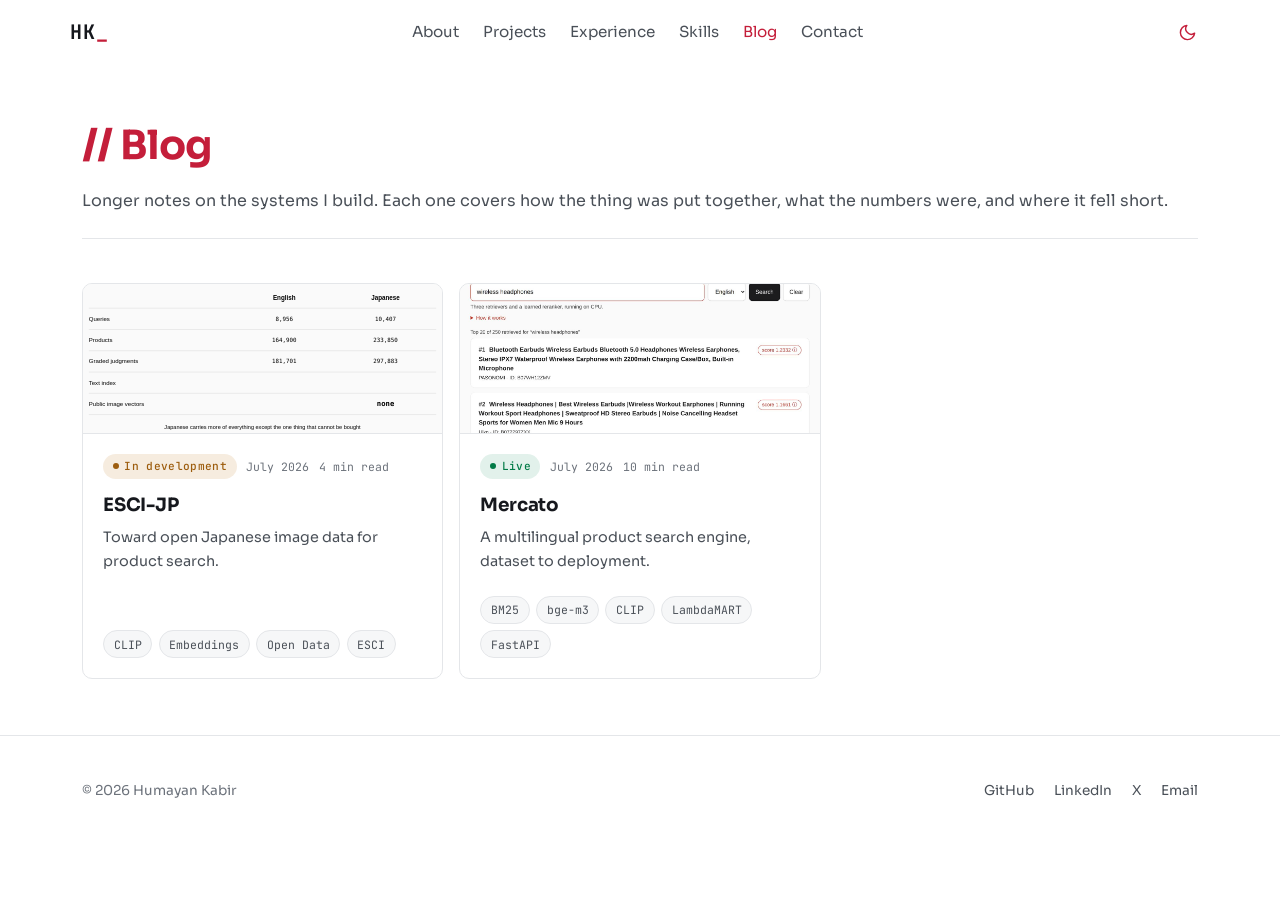
==== commit 1de78148: "Added the ESCI US Blog." ====
--- a/blog/index.html
+++ b/blog/index.html
@@ -16,17 +16,18 @@
     <meta name="author" content="Humayan Kabir">
 
     <meta property="og:type" content="website">
-    <meta property="og:url" content="https://humayankabir-re.github.io/blog/index.html">
+    <meta property="og:url" content="https://humayankabir-re.github.io/blog/">
     <meta property="og:title" content="Blog - Humayan Kabir">
     <meta property="og:description" content="Write-ups on the machine learning systems I build.">
     <meta property="og:image" content="https://humayankabir-re.github.io/assets/img/mercato-us.jpg">
 
     <meta property="twitter:card" content="summary_large_image">
-    <meta property="twitter:url" content="https://humayankabir-re.github.io/blog/index.html">
+    <meta property="twitter:url" content="https://humayankabir-re.github.io/blog/">
     <meta property="twitter:title" content="Blog - Humayan Kabir">
     <meta property="twitter:description" content="Write-ups on the machine learning systems I build.">
     <meta property="twitter:image" content="https://humayankabir-re.github.io/assets/img/mercato-us.jpg">
 
+    <link rel="canonical" href="https://humayankabir-re.github.io/blog/">
     <link rel="icon" href="data:image/svg+xml,<svg xmlns='http://www.w3.org/2000/svg' viewBox='0 0 64 64'><rect width='64' height='64' rx='12' fill='%23c41e3a'/><text x='32' y='43' font-family='monospace' font-size='30' font-weight='700' fill='%23fff' text-anchor='middle'>HK</text></svg>">
 
     <link rel="preconnect" href="https://fonts.googleapis.com">
@@ -35,12 +36,14 @@
     <link rel="stylesheet" href="../assets/css/styles.css">
 
     <script>
+        // Applied before first paint so the page never flashes the wrong theme.
         (function () {
-            // Light unless the visitor has explicitly chosen dark. Deliberately
-            // does not consult prefers-color-scheme: in-app browsers report the
-            // phone's system setting, which was flipping the site to dark.
             var stored = null;
             try { stored = localStorage.getItem('theme'); } catch (e) {}
+            // Explicit choice wins. Otherwise follow the device, so a visitor in dark mode is not hit with a white screen. Light is the fallback.
+            if (!stored) {
+                stored = window.matchMedia('(prefers-color-scheme: dark)').matches ? 'dark' : 'light';
+            }
             document.documentElement.dataset.theme = stored === 'dark' ? 'dark' : 'light';
         })();
     </script>
@@ -48,89 +51,22 @@
 <body>
     <!-- icon sprite: generated by tools/inline_sprite.py, do not hand-edit -->
     <svg xmlns="http://www.w3.org/2000/svg" style="display:none" aria-hidden="true">
-    <!-- Icon sprite. Referenced as <use href="#name"/>.
-           Paint uses currentColor so icons follow the theme. -->
-      <symbol id="arrow-left" viewBox="0 0 24 24" fill="none" stroke="currentColor" stroke-width="2.5" stroke-linecap="round" stroke-linejoin="round">
-        <path d="M19 12H5M11 18l-6-6 6-6"/>
-      </symbol>
-      <symbol id="arrow-up" viewBox="0 0 24 24" fill="none" stroke="currentColor" stroke-width="2">
+    <symbol id="arrow-up" viewBox="0 0 24 24" fill="none" stroke="currentColor" stroke-width="2">
         <path d="M12 19V5M5 12l7-7 7 7" stroke-linecap="round" stroke-linejoin="round"/>
       </symbol>
-      <symbol id="bars" viewBox="0 0 40 40" fill="none" stroke="currentColor" stroke-width="2" stroke-linecap="round" stroke-linejoin="round">
-        <path d="M8 28V12M16 28V18M24 28V22M32 28V26"/>
-                                      <path d="M6 32h28"/>
-      </symbol>
-      <symbol id="chevron-right" viewBox="0 0 20 20" fill="none">
-        <path d="M7 3L14 10L7 17" stroke="currentColor" stroke-width="2" stroke-linecap="round" stroke-linejoin="round"/>
-      </symbol>
-      <symbol id="clock" viewBox="0 0 40 40" fill="none" stroke="currentColor" stroke-width="2" stroke-linecap="round">
-        <circle cx="20" cy="20" r="14"/>
-                                      <path d="M20 11v9l6 4"/>
-      </symbol>
-      <symbol id="curve" viewBox="0 0 40 40" fill="none" stroke="currentColor" stroke-width="2" stroke-linecap="round" stroke-linejoin="round">
-        <path d="M8 30c6-2 8-18 12-18s6 16 12 14"/>
-                                      <circle cx="8" cy="30" r="2"/>
-                                      <circle cx="32" cy="26" r="2"/>
-      </symbol>
-      <symbol id="download" viewBox="0 0 20 20" fill="none" stroke="currentColor" stroke-width="2">
-        <path d="M10 3v11m0 0l-4-4m4 4l4-4M3 17h14" stroke-linecap="round" stroke-linejoin="round"/>
-      </symbol>
-      <symbol id="github" viewBox="0 0 24 24" fill="currentColor">
-        <path d="M12 0C5.37 0 0 5.37 0 12c0 5.31 3.435 9.795 8.205 11.385.6.105.825-.255.825-.57 0-.285-.015-1.23-.015-2.235-3.015.555-3.795-.735-4.035-1.41-.135-.345-.72-1.41-1.23-1.695-.42-.225-1.02-.78-.015-.795.945-.015 1.62.87 1.845 1.23 1.08 1.815 2.805 1.305 3.495.99.105-.78.42-1.305.765-1.605-2.67-.3-5.46-1.335-5.46-5.925 0-1.305.465-2.385 1.23-3.225-.12-.3-.54-1.53.12-3.18 0 0 1.005-.315 3.3 1.23.96-.27 1.98-.405 3-.405s2.04.135 3 .405c2.295-1.56 3.3-1.23 3.3-1.23.66 1.65.24 2.88.12 3.18.765.84 1.23 1.905 1.23 3.225 0 4.605-2.805 5.625-5.475 5.925.435.375.81 1.095.81 2.22 0 1.605-.015 2.895-.015 3.3 0 .315.225.69.825.57A12.02 12.02 0 0024 12c0-6.63-5.37-12-12-12z"/>
-      </symbol>
-      <symbol id="globe" viewBox="0 0 40 40" fill="none" stroke="currentColor" stroke-width="2" stroke-linecap="round" stroke-linejoin="round">
-        <path d="M20 6v28M6 20h28"/>
-                                      <circle cx="20" cy="20" r="14"/>
-                                      <path d="M20 6c4 4 4 24 0 28M20 6c-4 4-4 24 0 28"/>
-      </symbol>
-      <symbol id="hand" viewBox="0 0 40 40" fill="none" stroke="currentColor" stroke-width="2" stroke-linecap="round" stroke-linejoin="round">
-        <path d="M14 30V18a2.5 2.5 0 015 0v-2a2.5 2.5 0 015 0v2a2.5 2.5 0 015 0v8a6 6 0 01-6 6h-4a8 8 0 01-8-8v-6a2.5 2.5 0 015 0"/>
-      </symbol>
-      <symbol id="image-text" viewBox="0 0 40 40" fill="none" stroke="currentColor" stroke-width="2" stroke-linecap="round" stroke-linejoin="round">
-        <rect x="7" y="9" width="18" height="14" rx="2"/>
-                                      <path d="M7 19l5-4 5 4 3-2 5 4"/>
-                                      <path d="M20 29h13M20 33h9"/>
-      </symbol>
-      <symbol id="layers" viewBox="0 0 40 40" fill="none" stroke="currentColor" stroke-width="2" stroke-linejoin="round">
-        <path d="M10 15 L20 10 L30 15 L20 20 Z"/>
-                                      <path d="M10 20 L20 25 L30 20"/>
-                                      <path d="M10 25 L20 30 L30 25"/>
-      </symbol>
-      <symbol id="linkedin" viewBox="0 0 24 24" fill="currentColor">
-        <path d="M20.447 20.452h-3.554v-5.569c0-1.328-.027-3.037-1.852-3.037-1.853 0-2.136 1.445-2.136 2.939v5.667H9.351V9h3.414v1.561h.046c.477-.9 1.637-1.85 3.37-1.85 3.601 0 4.267 2.37 4.267 5.455v6.286zM5.337 7.433c-1.144 0-2.063-.926-2.063-2.065 0-1.138.92-2.063 2.063-2.063 1.14 0 2.064.925 2.064 2.063 0 1.139-.925 2.065-2.064 2.065zm1.782 13.019H3.555V9h3.564v11.452zM22.225 0H1.771C.792 0 0 .774 0 1.729v20.542C0 23.227.792 24 1.771 24h20.451C23.2 24 24 23.227 24 22.271V1.729C24 .774 23.2 0 22.222 0h.003z"/>
-      </symbol>
-      <symbol id="mail" viewBox="0 0 24 24" fill="none" stroke="currentColor" stroke-width="2">
-        <path d="M4 4h16c1.1 0 2 .9 2 2v12c0 1.1-.9 2-2 2H4c-1.1 0-2-.9-2-2V6c0-1.1.9-2 2-2z"/>
-                                      <polyline points="22,6 12,13 2,6"/>
-      </symbol>
-      <symbol id="monitor" viewBox="0 0 40 40" fill="none" stroke="currentColor" stroke-width="2" stroke-linecap="round" stroke-linejoin="round">
-        <rect x="6" y="8" width="28" height="18" rx="2"/>
-                                      <path d="M10 21l5-6 4 4 4-7 5 9M14 32h12"/>
-      </symbol>
-      <symbol id="moon" viewBox="0 0 24 24" fill="none" stroke="currentColor" stroke-width="1.8" stroke-linecap="round" stroke-linejoin="round">
+    <symbol id="moon" viewBox="0 0 24 24" fill="none" stroke="currentColor" stroke-width="1.8" stroke-linecap="round" stroke-linejoin="round">
         <path d="M21 12.8A9 9 0 1 1 11.2 3a7 7 0 0 0 9.8 9.8z"/>
       </symbol>
-      <symbol id="phone" viewBox="0 0 24 24" fill="none" stroke="currentColor" stroke-width="2">
-        <path d="M22 16.9v3a2 2 0 01-2.2 2 19.8 19.8 0 01-8.6-3.1 19.5 19.5 0 01-6-6A19.8 19.8 0 012.1 4.2 2 2 0 014.1 2h3a2 2 0 012 1.7c.1 1 .4 1.9.7 2.8a2 2 0 01-.5 2.1L8.1 9.9a16 16 0 006 6l1.3-1.2a2 2 0 012.1-.5c.9.3 1.8.6 2.8.7a2 2 0 011.7 2z"/>
-      </symbol>
-      <symbol id="search" viewBox="0 0 40 40" fill="none" stroke="currentColor" stroke-width="2" stroke-linecap="round">
-        <circle cx="17" cy="17" r="10"/>
-                                      <path d="M25 25l8 8"/>
-                                      <path d="M12 17h10M17 12v10" stroke-width="1.5"/>
-      </symbol>
-      <symbol id="sun" viewBox="0 0 24 24" fill="none" stroke="currentColor" stroke-width="1.8" stroke-linecap="round" stroke-linejoin="round">
+    <symbol id="sun" viewBox="0 0 24 24" fill="none" stroke="currentColor" stroke-width="1.8" stroke-linecap="round" stroke-linejoin="round">
         <circle cx="12" cy="12" r="4.2"/>
                               <path d="M12 2v2.4M12 19.6V22M4.2 4.2l1.7 1.7M18.1 18.1l1.7 1.7M2 12h2.4M19.6 12H22M4.2 19.8l1.7-1.7M18.1 5.9l1.7-1.7"/>
-      </symbol>
-      <symbol id="x" viewBox="0 0 24 24" fill="currentColor">
-        <path d="M18.9 2H22l-6.8 7.8L23.2 22h-6.3l-4.9-6.5L6.3 22H3.2l7.3-8.3L2.8 2h6.4l4.5 5.9L18.9 2Zm-1.1 18.1h1.7L8.3 3.8H6.4l11.4 16.3Z"/>
       </symbol>
     </svg>
     <!-- end icon sprite -->
 
     <a href="#main-content" class="skip-to-content">Skip to main content</a>
 
-    <nav class="nav" id="navbar">
+    <nav class="nav" id="navbar" aria-label="Primary">
         <div class="nav-container">
             <a href="../index.html#hero" class="nav-logo">HK<span class="cursor-blink">_</span></a>
             <div class="nav-menu" id="navMenu">
@@ -156,9 +92,10 @@
     <main id="main-content">
         <header class="page-header">
             <div class="container">
-                <span class="section-tag">// WRITE-UPS</span>
-                <h1 class="section-title">Blog</h1>
-                <p>
+                <span class="section-tag">
+                    <h1 class="section-title">// Blog</h1>
+                </span>
+                <p class="post-note" style="max-width: var(--width-md); font-size: 1.0rem; line-height: 1.6rem;">
                     Longer notes on the systems I build. 
                     Each one covers how the thing was put together, what the numbers were, and where it fell short.
                 </p>
@@ -167,6 +104,31 @@
 
         <div class="container">
             <div class="post-grid">
+                <article class="post-card">
+                    <a href="esci-jp.html"></a>
+                        <img class="post-card-art" src="../assets/figures/esci-coverage.svg"
+                            alt="Coverage matrix showing Japanese image vectors missing"
+                            width="732" height="326" loading="lazy">
+                        <div class="post-card-body">
+                            <div class="post-card-meta">
+                                <span class="status status-progress">In development</span>
+                                <span>July 2026</span>
+                                <span>4 min read</span>
+                            </div>
+                            <h2 class="post-card-title"><a href="esci-jp.html">ESCI-JP</a></h2>
+                            <p class="post-card-subtitle">
+                                Toward open Japanese image data for product search.
+                            </p>
+                            <div class="tag-row">
+                                <span class="tag">CLIP</span>
+                                <span class="tag">Embeddings</span>
+                                <span class="tag">Open Data</span>
+                                <span class="tag">ESCI</span>
+                            </div>
+                        </div>
+                    </a>
+                </article>
+
                 <article class="post-card">
                     <a href="mercato.html">
                         <img class="post-card-art" src="../assets/img/mercato-us.jpg"
--- a/assets/css/styles.css
+++ b/assets/css/styles.css
@@ -32,11 +32,12 @@
 
     --text-primary: #16181d;
     --text-secondary: #4a5058;
-    --text-muted: #767c85;
+    --text-muted: #6c727b;
 
     --accent: #c41e3a;
     --accent-hover: #a3182f;
     --accent-wash: rgba(196, 30, 58, 0.07);
+    --on-accent: #ffffff;
 
     --border: #e4e6e9;
     --border-strong: #cfd3d8;
@@ -77,11 +78,12 @@
 
     --text-primary: #e8eaed;
     --text-secondary: #9ca3af;
-    --text-muted: #6b7280;
+    --text-muted: #838a98;
 
     --accent: #00d9ff;
     --accent-hover: #5ce6ff;
     --accent-wash: rgba(0, 217, 255, 0.1);
+    --on-accent: #0a0e17;
 
     --border: #22304a;
     --border-strong: #33456a;
@@ -159,7 +161,7 @@
     padding: 0.75rem 1.25rem;
     background: var(--accent);
     border-radius: 0 0 var(--radius-sm) var(--radius-sm);
-    color: #fff;
+    color: var(--on-accent);
     font-size: 0.9rem;
 }
 
@@ -328,6 +330,9 @@
     color: var(--text-secondary);
     cursor: pointer;
     transition: color var(--ease), background-color var(--ease);
+    /* outline: 1px solid var(--accent); */
+    /* border-radius: 2px; */
+    color: var(--accent);
 }
 
 .theme-toggle:hover,
@@ -491,7 +496,7 @@
 
 .btn-primary {
     background: var(--accent);
-    color: #fff;
+    color: var(--on-accent);
 }
 
 .btn-primary:hover {
@@ -539,10 +544,10 @@
 }
 
 .mouse {
-    width: 22px;
-    height: 34px;
+    width: 33px;
+    height: 51px;
     padding-top: 6px;
-    border: 2px solid var(--border-strong);
+    border: 3px solid var(--accent);
     border-radius: var(--radius-pill);
 }
 
@@ -785,6 +790,13 @@
     white-space: nowrap;
 }
 
+.tag:hover {
+    /* background: var(--accent-wash); */
+    background: var(var(--surface-raised) * 10%);
+    color: solid var(--text--primary);
+    border-color: solid var(--accent);
+}
+
 /* --- Status chips ------------------------------------------------------ */
 
 .status {
@@ -808,10 +820,10 @@
     background: currentColor;
 }
 
-.status-live       { background: rgba(22, 143, 91, 0.12); color: #168f5b; }
-.status-complete   { background: rgba(58, 106, 191, 0.12); color: #3a6abf; }
-.status-progress   { background: rgba(191, 124, 30, 0.14); color: #a9691a; }
-.status-prototype  { background: rgba(120, 110, 190, 0.14); color: #6c62b8; }
+.status-live       { background: rgba(22, 143, 91, 0.12); color: #027b47; }
+.status-complete   { background: rgba(58, 106, 191, 0.12); color: #3868bd; }
+.status-progress   { background: rgba(191, 124, 30, 0.14); color: #9d5d0e; }
+.status-prototype  { background: rgba(120, 110, 190, 0.14); color: #685eb4; }
 
 [data-theme="dark"] .status-live      { background: rgba(52, 211, 153, 0.14); color: #34d399; }
 [data-theme="dark"] .status-complete  { background: rgba(96, 165, 250, 0.14); color: #60a5fa; }
@@ -836,14 +848,14 @@
 }
 
 .project-card:hover {
-    border-color: var(--border-strong);
+    border-color: var(--accent);
     box-shadow: var(--shadow-md);
     transform: translateY(-2px);
 }
 
 .project-card.featured {
     border-color: var(--accent);
-    box-shadow: 0 0 0 1px var(--accent);
+    box-shadow: 0 0 0 0px var(--accent);
 }
 
 .project-header {
@@ -940,6 +952,10 @@
     background: var(--surface-card);
 }
 
+.skill-group:hover {
+    border-color: var(--accent);
+}
+
 .skill-group h3 {
     margin-bottom: 0.85rem;
     font-family: var(--font-display);
@@ -1126,6 +1142,7 @@
 }
 
 .post-card {
+    position: relative;
     display: flex;
     flex-direction: column;
     border: 1px solid var(--border);
@@ -1139,8 +1156,15 @@
     border-color: var(--accent-wash);
     box-shadow: var(--shadow-md);
     transform: translateY(-2px);
-    /* background: var(--accent-wash); */
-    color: var(--accent);
+    outline: 1px solid var(--accent);
+    /* border-radius: var(--radius); */
+}
+
+/* One anchor covers the whole card. Nesting a second <a> is invalid and the browser recovers by splitting it, which leaves most of the card dead. */
+.post-card-title a::after {
+    content: "";
+    position: absolute;
+    inset: 0;
 }
 
 .post-card-art {
@@ -1429,10 +1453,21 @@
 }
 
 
+/* 
+Figures render at their intrinsic size. 
+Below the min-width the wrapper pans rather than scaling the diagram down until its labels are unreadable. 
+*/
+.figure-scroll {
+    overflow-x: auto;
+}
+
 figure svg {
     display: block;
-    width: 100%;
+    width: auto;
+    min-width: 560px;
+    max-width: 100%;
     height: auto;
+    margin: 0 auto;
     border: 1px solid var(--border);
     border-radius: var(--radius-sm);
     background: var(--surface-sunken);
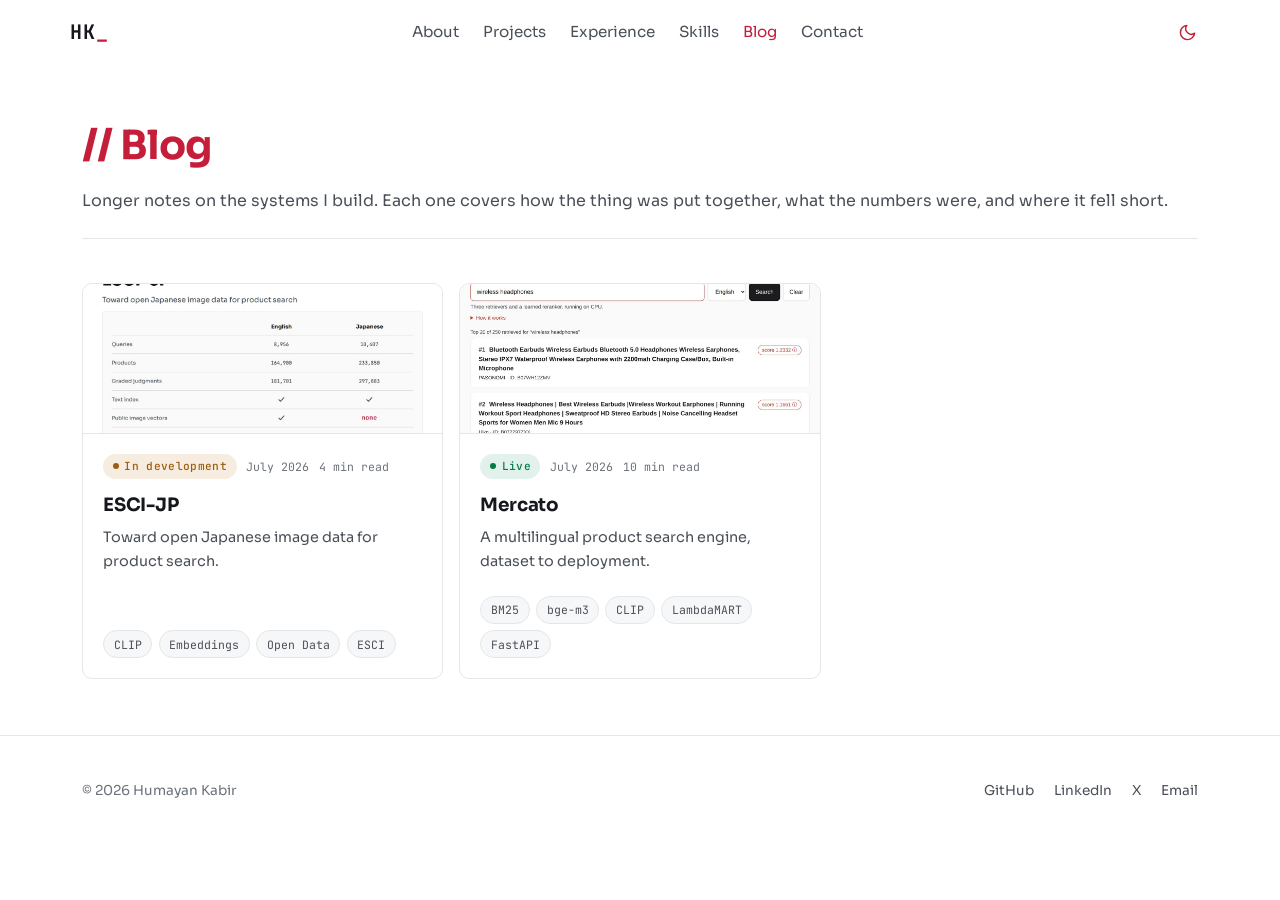
==== commit a9962e18: "Bug fix on Blog Index." ====
--- a/blog/index.html
+++ b/blog/index.html
@@ -106,7 +106,7 @@
             <div class="post-grid">
                 <article class="post-card">
                     <a href="esci-jp.html"></a>
-                        <img class="post-card-art" src="../assets/figures/esci-coverage.svg"
+                        <img class="post-card-art" src="../assets/img/esci-jp-card.jpg"
                             alt="Coverage matrix showing Japanese image vectors missing"
                             width="732" height="326" loading="lazy">
                         <div class="post-card-body">
--- a/assets/css/styles.css
+++ b/assets/css/styles.css
@@ -330,7 +330,6 @@
     color: var(--text-secondary);
     cursor: pointer;
     transition: color var(--ease), background-color var(--ease);
-    /* outline: 1px solid var(--accent); */
     /* border-radius: 2px; */
     color: var(--accent);
 }
@@ -339,6 +338,7 @@
 .nav-toggle:hover {
     background: var(--surface-raised);
     color: var(--accent);
+    outline: 1px solid var(--accent);
 }
 
 
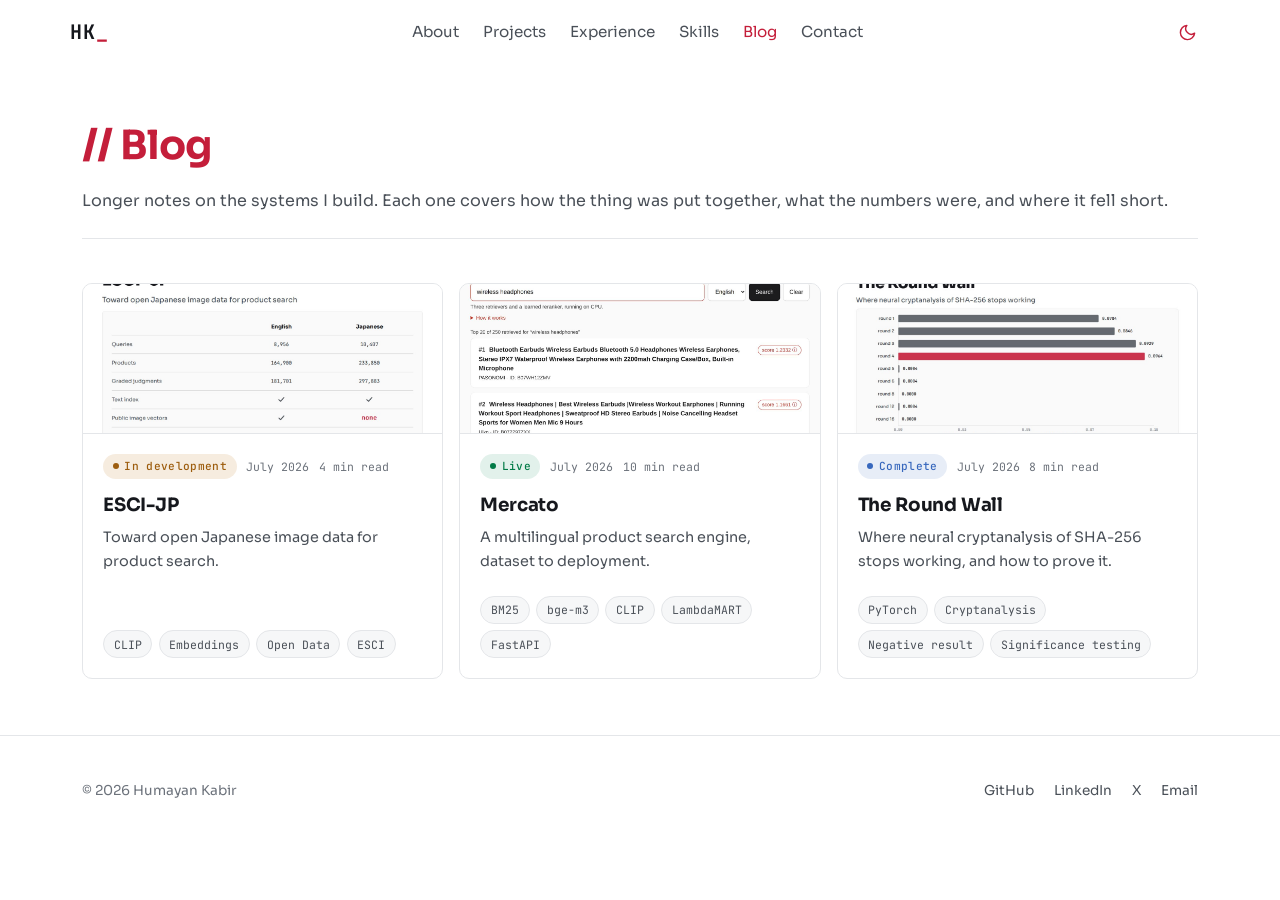
==== commit 89008273: "Round Wall Blog Updated." ====
--- a/blog/index.html
+++ b/blog/index.html
@@ -12,19 +12,19 @@
     <meta charset="UTF-8">
     <meta name="viewport" content="width=device-width, initial-scale=1.0">
     <title>Blog - Humayan Kabir</title>
-    <meta name="description" content="Write-ups on the machine learning systems I build: retrieval, ranking, evaluation, and what did not work.">
+    <meta name="description" content="Blogs on the machine learning systems I build: retrieval, ranking, evaluation, and what did not work.">
     <meta name="author" content="Humayan Kabir">
 
     <meta property="og:type" content="website">
     <meta property="og:url" content="https://humayankabir-re.github.io/blog/">
     <meta property="og:title" content="Blog - Humayan Kabir">
-    <meta property="og:description" content="Write-ups on the machine learning systems I build.">
+    <meta property="og:description" content="Blogs on the machine learning systems I build.">
     <meta property="og:image" content="https://humayankabir-re.github.io/assets/img/mercato-us.jpg">
 
     <meta property="twitter:card" content="summary_large_image">
     <meta property="twitter:url" content="https://humayankabir-re.github.io/blog/">
     <meta property="twitter:title" content="Blog - Humayan Kabir">
-    <meta property="twitter:description" content="Write-ups on the machine learning systems I build.">
+    <meta property="twitter:description" content="Blogs on the machine learning systems I build.">
     <meta property="twitter:image" content="https://humayankabir-re.github.io/assets/img/mercato-us.jpg">
 
     <link rel="canonical" href="https://humayankabir-re.github.io/blog/">
@@ -104,56 +104,75 @@
 
         <div class="container">
             <div class="post-grid">
+                
                 <article class="post-card">
-                    <a href="esci-jp.html"></a>
-                        <img class="post-card-art" src="../assets/img/esci-jp-card.jpg"
-                            alt="Coverage matrix showing Japanese image vectors missing"
-                            width="732" height="326" loading="lazy">
-                        <div class="post-card-body">
-                            <div class="post-card-meta">
-                                <span class="status status-progress">In development</span>
-                                <span>July 2026</span>
-                                <span>4 min read</span>
-                            </div>
-                            <h2 class="post-card-title"><a href="esci-jp.html">ESCI-JP</a></h2>
-                            <p class="post-card-subtitle">
-                                Toward open Japanese image data for product search.
-                            </p>
-                            <div class="tag-row">
-                                <span class="tag">CLIP</span>
-                                <span class="tag">Embeddings</span>
-                                <span class="tag">Open Data</span>
-                                <span class="tag">ESCI</span>
-                            </div>
-                        </div>
-                    </a>
+                    <img class="post-card-art" src="../assets/img/esci-jp-card.jpg"
+                        alt="Coverage matrix showing Japanese image vectors missing"
+                        width="732" height="326" loading="lazy">
+                    <div class="post-card-body">
+                        <div class="post-card-meta">
+                            <span class="status status-progress">In development</span>
+                            <span>July 2026</span>
+                            <span>4 min read</span>
+                        </div>
+                        <h2 class="post-card-title"><a href="esci-jp.html">ESCI-JP</a></h2>
+                        <p class="post-card-subtitle">
+                            Toward open Japanese image data for product search.
+                        </p>
+                        <div class="tag-row">
+                            <span class="tag">CLIP</span>
+                            <span class="tag">Embeddings</span>
+                            <span class="tag">Open Data</span>
+                            <span class="tag">ESCI</span>
+                        </div>
+                    </div>
                 </article>
 
                 <article class="post-card">
-                    <a href="mercato.html">
-                        <img class="post-card-art" src="../assets/img/mercato-us.jpg"
-                            alt="The Mercato search interface returning ranked results"
-                            width="1400" height="993" loading="lazy">
-                        <div class="post-card-body">
-                            <div class="post-card-meta">
-                                <span class="status status-live">Live</span>
-                                <span>July 2026</span>
-                                <span>10 min read</span>
-                            </div>
-                            <h2 class="post-card-title"><a href="mercato.html">Mercato</a></h2>
-                            <p class="post-card-subtitle">
-                                A multilingual product search engine, dataset to deployment.
-                            </p>
-                            <div class="tag-row">
-                                <span class="tag">BM25</span>
-                                <span class="tag">bge-m3</span>
-                                <span class="tag">CLIP</span>
-                                <span class="tag">LambdaMART</span>
-                                <span class="tag">FastAPI</span>
-                            </div>
-                        </div>
-                    </a>
+                    <img class="post-card-art" src="../assets/img/mercato-us.jpg"
+                        alt="The Mercato search interface returning ranked results"
+                        width="1400" height="993" loading="lazy">
+                    <div class="post-card-body">
+                        <div class="post-card-meta">
+                            <span class="status status-live">Live</span>
+                            <span>July 2026</span>
+                            <span>10 min read</span>
+                        </div>
+                        <h2 class="post-card-title"><a href="mercato.html">Mercato</a></h2>
+                        <p class="post-card-subtitle">
+                            A multilingual product search engine, dataset to deployment.
+                        </p>
+                        <div class="tag-row">
+                            <span class="tag">BM25</span>
+                            <span class="tag">bge-m3</span>
+                            <span class="tag">CLIP</span>
+                            <span class="tag">LambdaMART</span>
+                            <span class="tag">FastAPI</span>
+                        </div>
+                    </div>
                 </article>
+
+                <article class="post-card">
+                    <img class="post-card-art" src="../assets/img/round-wall-card.jpg"
+                        alt="Lift over baseline collapsing to zero at round five"
+                        width="1200" height="630" loading="lazy">
+                    <div class="post-card-body">
+                        <div class="post-card-meta">
+                            <span class="status status-complete">Complete</span>
+                            <span>July 2026</span>
+                            <span>8 min read</span>
+                        </div>
+                        <h2 class="post-card-title"><a href="round-wall.html">The Round Wall</a></h2>
+                        <p class="post-card-subtitle">
+                            Where neural cryptanalysis of SHA-256 stops working, and how to prove it.
+                        </p>
+                        <div class="tag-row">
+                            <span class="tag">PyTorch</span><span class="tag">Cryptanalysis</span>
+                            <span class="tag">Negative result</span><span class="tag">Significance testing</span>
+                        </div>
+                    </div>
+                </article>
+                
             </div>
         </div>
     </main>
--- a/assets/css/styles.css
+++ b/assets/css/styles.css
@@ -330,6 +330,7 @@
     color: var(--text-secondary);
     cursor: pointer;
     transition: color var(--ease), background-color var(--ease);
+    /* outline: 1px solid var(--accent); */
     /* border-radius: 2px; */
     color: var(--accent);
 }
@@ -792,9 +793,11 @@
 
 .tag:hover {
     /* background: var(--accent-wash); */
-    background: var(var(--surface-raised) * 10%);
-    color: solid var(--text--primary);
-    border-color: solid var(--accent);
+    /* background: var(var(--surface-raised) * 10%); */
+    /* color: solid var(--text--primary); */
+    /* border-color: solid var(--accent); */
+    border-color: currentColor;
+    color: var(--text-primary);
 }
 
 /* --- Status chips ------------------------------------------------------ */
@@ -1152,6 +1155,10 @@
     transition: border-color var(--ease), box-shadow var(--ease), transform var(--ease);
 }
 
+.post-card:has(.post-card-title a) {
+    cursor: pointer;
+}
+
 .post-card:hover {
     border-color: var(--accent-wash);
     box-shadow: var(--shadow-md);
@@ -1160,7 +1167,7 @@
     /* border-radius: var(--radius); */
 }
 
-/* One anchor covers the whole card. Nesting a second <a> is invalid and the browser recovers by splitting it, which leaves most of the card dead. */
+/* One anchor covers the whole card.*/
 .post-card-title a::after {
     content: "";
     position: absolute;
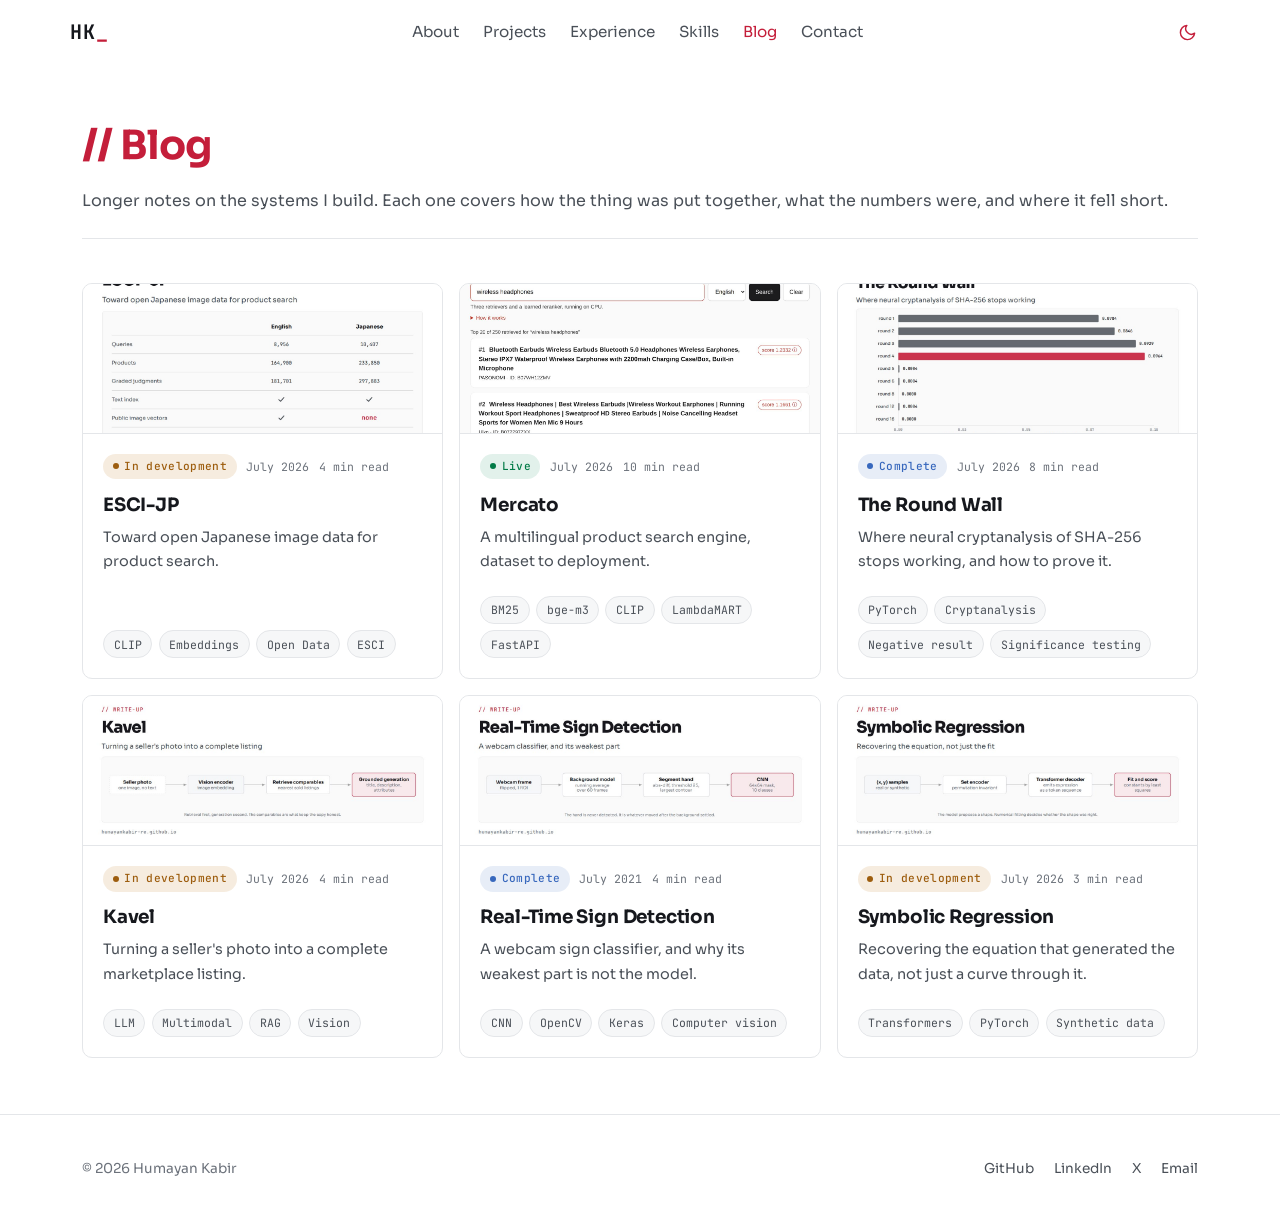
==== commit a8cdaec1: "Blog fixes and updates." ====
--- a/blog/index.html
+++ b/blog/index.html
@@ -172,7 +172,52 @@
                         </div>
                     </div>
                 </article>
-                
+
+                <article class="post-card">
+                    <img class="post-card-art" src="../assets/img/kavel-card.jpg"
+                        alt="Kavel" width="1200" height="630" loading="lazy">
+                    <div class="post-card-body">
+                        <div class="post-card-meta">
+                            <span class="status status-progress">In development</span>
+                            <span>July 2026</span>
+                            <span>4 min read</span>
+                        </div>
+                        <h2 class="post-card-title"><a href="kavel.html">Kavel</a></h2>
+                        <p class="post-card-subtitle">Turning a seller's photo into a complete marketplace listing.</p>
+                        <div class="tag-row"><span class="tag">LLM</span><span class="tag">Multimodal</span><span class="tag">RAG</span><span class="tag">Vision</span></div>
+                    </div>
+                </article>
+
+                <article class="post-card">
+                    <img class="post-card-art" src="../assets/img/sign-language-card.jpg"
+                        alt="Real-Time Sign Detection" width="1200" height="630" loading="lazy">
+                    <div class="post-card-body">
+                        <div class="post-card-meta">
+                            <span class="status status-complete">Complete</span>
+                            <span>July 2021</span>
+                            <span>4 min read</span>
+                        </div>
+                        <h2 class="post-card-title"><a href="sign-language.html">Real-Time Sign Detection</a></h2>
+                        <p class="post-card-subtitle">A webcam sign classifier, and why its weakest part is not the model.</p>
+                        <div class="tag-row"><span class="tag">CNN</span><span class="tag">OpenCV</span><span class="tag">Keras</span><span class="tag">Computer vision</span></div>
+                    </div>
+                </article>
+
+                <article class="post-card">
+                    <img class="post-card-art" src="../assets/img/symbolic-regression-card.jpg"
+                        alt="Symbolic Regression" width="1200" height="630" loading="lazy">
+                    <div class="post-card-body">
+                        <div class="post-card-meta">
+                            <span class="status status-progress">In development</span>
+                            <span>July 2026</span>
+                            <span>3 min read</span>
+                        </div>
+                        <h2 class="post-card-title"><a href="symbolic-regression.html">Symbolic Regression</a></h2>
+                        <p class="post-card-subtitle">Recovering the equation that generated the data, not just a curve through it.</p>
+                        <div class="tag-row"><span class="tag">Transformers</span><span class="tag">PyTorch</span><span class="tag">Synthetic data</span></div>
+                    </div>
+                </article>
+
             </div>
         </div>
     </main>
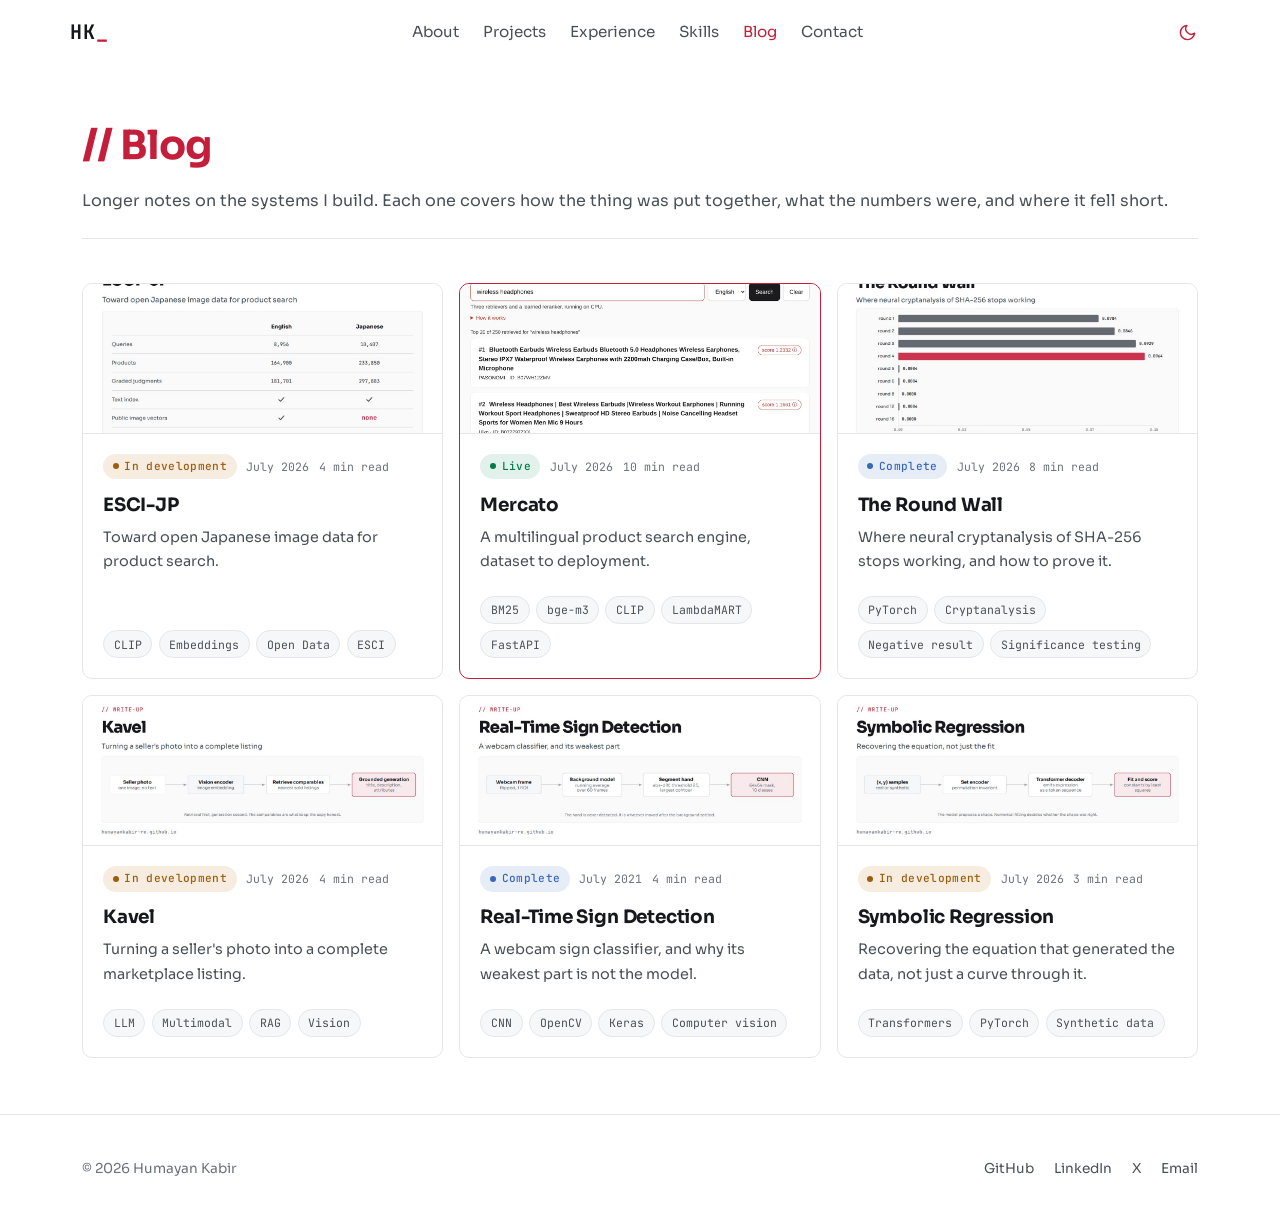
==== commit f3fbbf3d: "Updated Blog." ====
--- a/blog/index.html
+++ b/blog/index.html
@@ -128,7 +128,7 @@
                     </div>
                 </article>
 
-                <article class="post-card">
+                <article class="post-card featured">
                     <img class="post-card-art" src="../assets/img/mercato-us.jpg"
                         alt="The Mercato search interface returning ranked results"
                         width="1400" height="993" loading="lazy">
--- a/assets/css/styles.css
+++ b/assets/css/styles.css
@@ -1144,6 +1144,10 @@
     padding-bottom: var(--space-lg);
 }
 
+.post-card.featured {
+    border-color: var(--accent);
+}
+
 .post-card {
     position: relative;
     display: flex;
